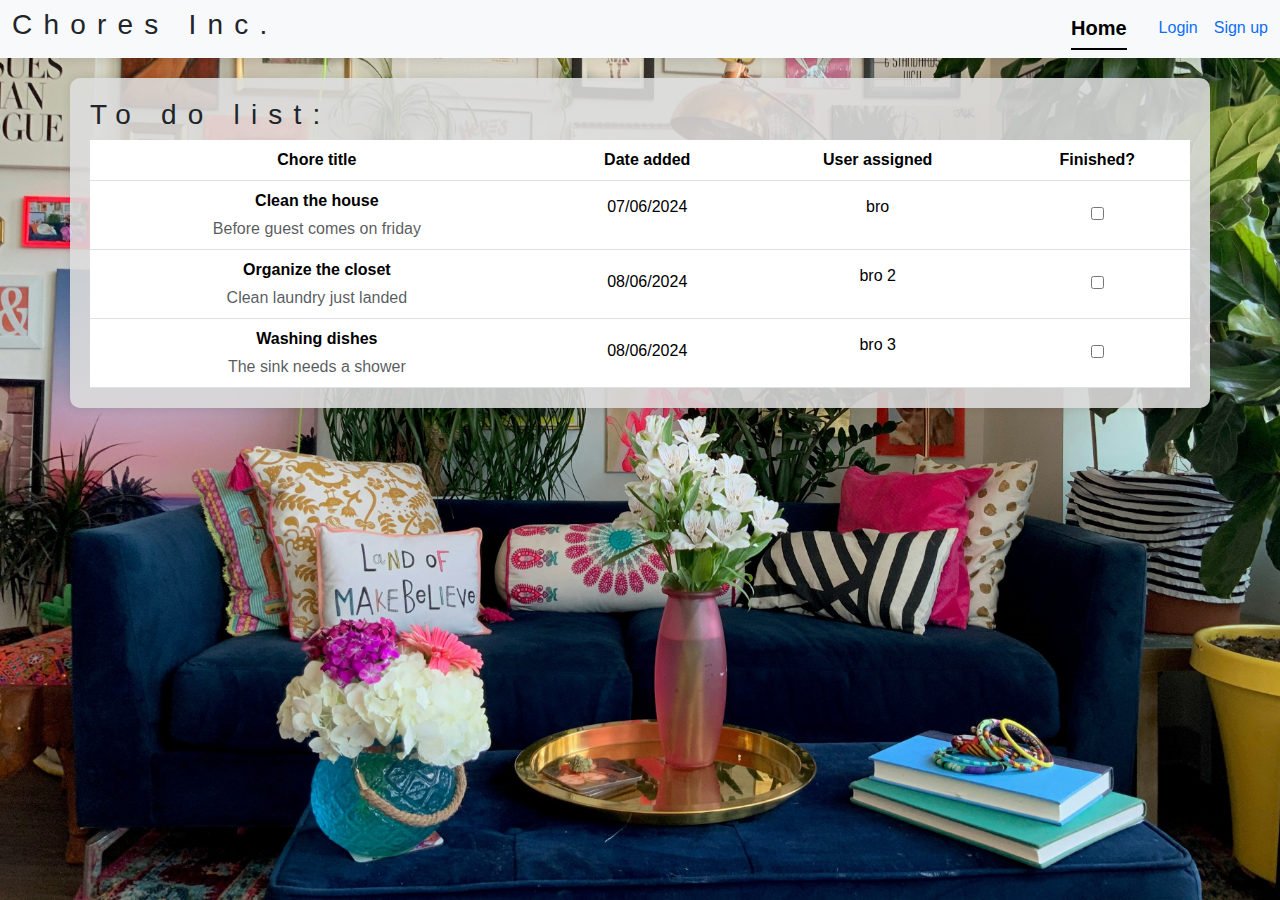
==== Chores-website/choreslist.html @ 6243530c "added internal list management page" ====
<!DOCTYPE html>
<html lang="en">

<head>
  <meta charset="UTF-8">
  <meta name="viewport" content="width=device-width, initial-scale=1.0">
  <title>Chores Inc | list</title>
  <link href="https://cdn.jsdelivr.net/npm/bootstrap@5.3.3/dist/css/bootstrap.min.css" rel="stylesheet"
    integrity="sha384-QWTKZyjpPEjISv5WaRU9OFeRpok6YctnYmDr5pNlyT2bRjXh0JMhjY6hW+ALEwIH" crossorigin="anonymous">
  <link rel="stylesheet" type="text/css" href="style/style.css">
</head>

<body>
  <header> <!--=navigation bar-->
    <nav class="navbar all_style bg-body-tertiary">
      <div class="container-fluid">
        <h3 class="company_title">Chores Inc.</h3>
        <div class="nav nav-underline">
          <a class="navbar-brand nav-link active " href="index.html">Home</a>
          <a class="nav-link" href="loginscreen.html">Login</a>
          <!--change this to the current page to show active-->
          <a class="nav-link" aria-current="Sign up" href="signupscreen.html">Sign up</a>
        </div>
      </div>
    </nav>

  </header> <!--end of navigation bar-->

  <!--page content-->
  <div class="container all_style">
    <h3 class="company_title">To do list:</h3>
    <table class="table table-responsive align-middle mb-0" style="border-radius: 10px;">
      <thead class="bg-light">
        <tr>
          <th class="text-center">Chore title</th>
          <th class="text-center">Date added</th>
          <th class="text-center">User assigned</th>
          <th class="text-center">Finished?</th>
        </tr>
      </thead>
      <tbody>
        <tr>
          <td>
              <div class="ms-6 text-center">
                <p class="fw-bold mb-1">Clean the house</p>
                <p class="text-muted text-wrap mb-0 table-title-column">Before guest comes on friday</p>
              </div>
          </td>
          <td class="text-center">
            <p>07/06/2024</p>
          </td>
          <td class="text-center">
            <p>bro</p>
          </td>
          <td class="text-center">
            <input type="checkbox" id="chore-checkbox" name="chore-checkbox">
          </td>
        </tr>
        <tr>
          <td>
              <div class="ms-6 text-center">
                <p class="fw-bold mb-1">Organize the closet</p>
                <p class="text-muted text-wrap mb-0 table-title-column">Clean laundry just landed</p>
              </div>
          </td>
          <td class="text-center">
            <p class="fw-normal mb-1">08/06/2024</p>
          </td>
          <td class="text-center">
            <p>bro 2</p>
          </td>
          <td class="text-center">
            <input type="checkbox" id="chore-checkbox" name="chore-checkbox">
          </td>
        </tr>
        <tr>
          <td>
              <div class="ms-6 text-center">
                <p class="fw-bold mb-1">Washing dishes</p>
                <p class="text-muted mb-0">The sink needs a shower</p>
              </div>
          </td>
          <td class="text-center">
            <p class="fw-normal mb-1">08/06/2024</p>
          </td>
          <td class="text-center">
            <p>bro 3</p>
          </td>
          <td class="text-center">
            <input type="checkbox" id="chore-checkbox" name="chore-checkbox">
          </td>
        </tr>
      </tbody>
    </table>
  </div>
</body>

</html>
---- Chores-website/style/style.css ----
body {
  display: flex;
  flex-direction: column;
  font-family: "Inter", sans-serif;
  font-style: normal;
  background-image: url('../img/main-bg.jpg');
  background-repeat: no-repeat;
  background-attachment: fixed;
  background-size: cover;
  /* height: 100vh;  */
  /* margin: 0; */
  /* padding-top: 95px; */
}

.container {
  margin: auto;
  padding: 20px;
  border-radius: 10px;
  max-height: 80vh;
  
  /*padding: 20px;
  background-color: rgba(221, 221, 221, 0.88);
  border-radius: 10px;
  box-shadow: 0 0 10px rgba(0, 0, 0, 0.1);
*/}

.logo {
  width: 200px;
  height: 200px;
}

.company_title{
  letter-spacing: .7rem;
  font-weight: 350;
}
.all_style{
  background-color: rgba(221, 221, 221, 0.88);
  box-shadow: 0 0 10px rgba(0, 0, 0, 0.1);
}

.signup-section {
  text-align: center;
  margin-top: 20px;
}

.navbar{
  margin-bottom: 20px;
}
.first-row {
  font-weight: bold; /* Make text bold */
  font-size: 1.2em; /* Make text larger than normal */
}
.signup-section a {
  color: #ff4500;
  text-decoration: none;
}

.signup-section a:hover {
  text-decoration: underline;
}

h2 {
  text-align: center;
  width: 100%;
}
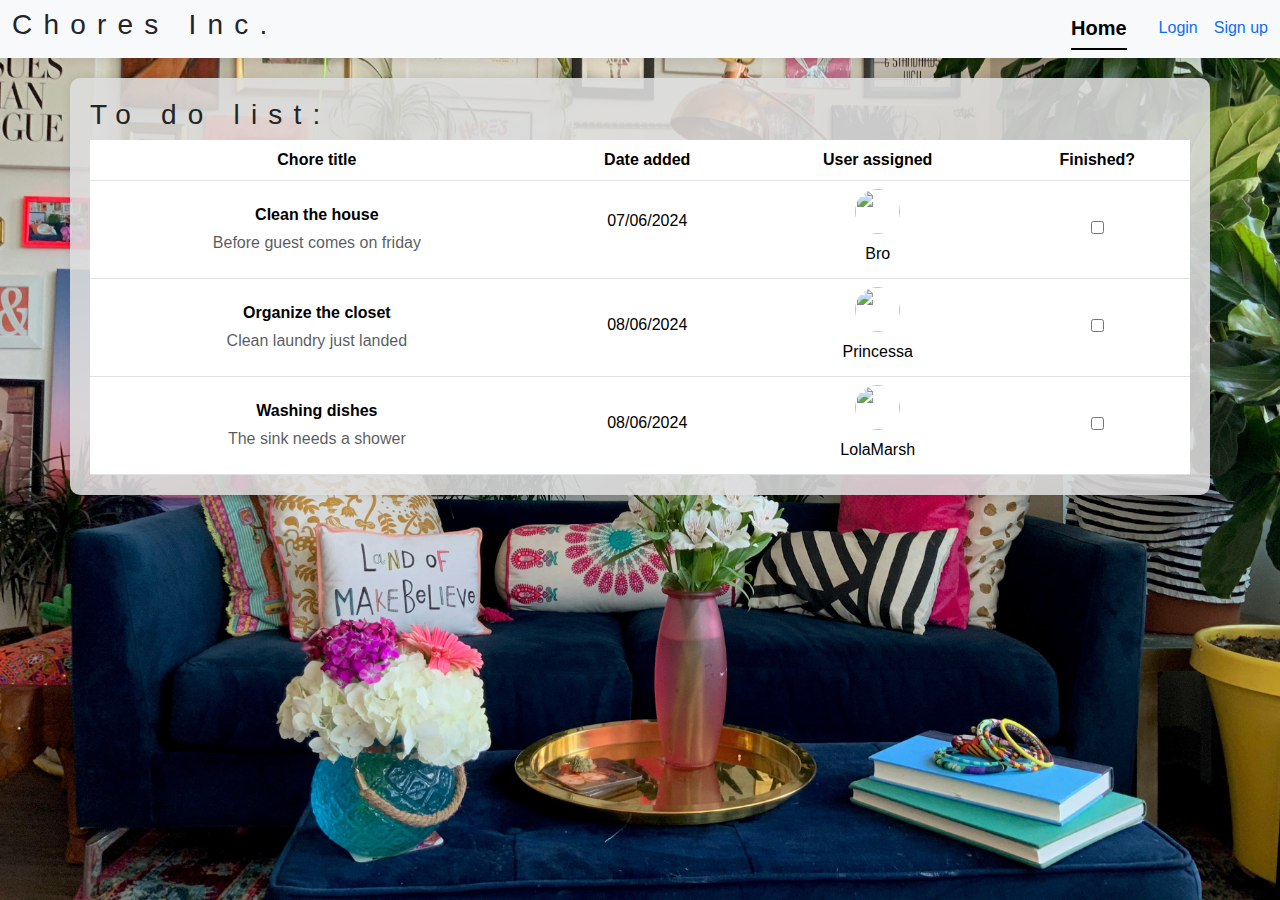
==== commit 53c665b9: "added avatars to users assigned colmuns" ====
--- a/Chores-website/choreslist.html
+++ b/Chores-website/choreslist.html
@@ -50,7 +50,12 @@
             <p>07/06/2024</p>
           </td>
           <td class="text-center">
-            <p>bro</p>
+            <div class="d-flex flex-column align-items-center justify-content-center">
+              <img src="https://mdbootstrap.com/img/new/avatars/8.jpg" alt="" style="width: 45px; height: 45px" class="rounded-circle mb-2" />
+              <div>
+                <p class="mb-1">Bro</p>
+              </div>
+            </div>
           </td>
           <td class="text-center">
             <input type="checkbox" id="chore-checkbox" name="chore-checkbox">
@@ -67,7 +72,12 @@
             <p class="fw-normal mb-1">08/06/2024</p>
           </td>
           <td class="text-center">
-            <p>bro 2</p>
+            <div class="d-flex flex-column align-items-center justify-content-center">
+              <img src="https://mdbootstrap.com/img/new/avatars/6.jpg" alt="" style="width: 45px; height: 45px" class="rounded-circle mb-2" />
+              <div>
+                <p class="mb-1">Princessa</p>
+              </div>
+            </div>
           </td>
           <td class="text-center">
             <input type="checkbox" id="chore-checkbox" name="chore-checkbox">
@@ -84,7 +94,12 @@
             <p class="fw-normal mb-1">08/06/2024</p>
           </td>
           <td class="text-center">
-            <p>bro 3</p>
+            <div class="d-flex flex-column align-items-center justify-content-center">
+              <img src="https://mdbootstrap.com/img/new/avatars/7.jpg" alt="" style="width: 45px; height: 45px" class="rounded-circle mb-2" />
+              <div>
+                <p class="mb-1">LolaMarsh</p>
+              </div>
+            </div>
           </td>
           <td class="text-center">
             <input type="checkbox" id="chore-checkbox" name="chore-checkbox">
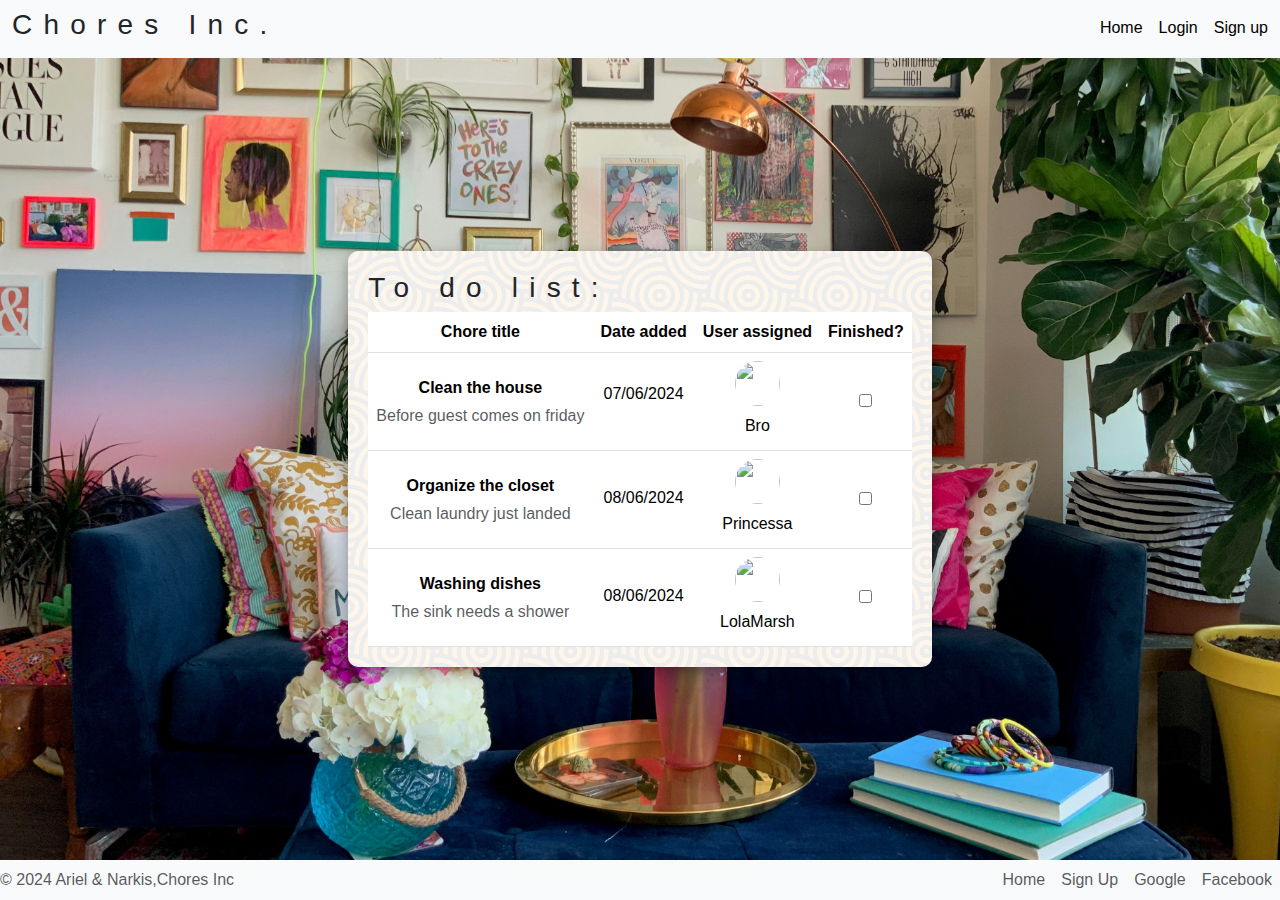
==== commit 0cf9e6c5: "Chorelist responsivity fix" ====
--- a/Chores-website/choreslist.html
+++ b/Chores-website/choreslist.html
@@ -11,25 +11,22 @@
 </head>
 
 <body>
-  <header> <!--=navigation bar-->
-    <nav class="navbar all_style bg-body-tertiary">
+  <header>
+    <nav class="navbar bg-light bg-gradient">
       <div class="container-fluid">
         <h3 class="company_title">Chores Inc.</h3>
         <div class="nav nav-underline">
-          <a class="navbar-brand nav-link active " href="index.html">Home</a>
-          <a class="nav-link" href="loginscreen.html">Login</a>
-          <!--change this to the current page to show active-->
-          <a class="nav-link" aria-current="Sign up" href="signupscreen.html">Sign up</a>
+          <a class="nav-link text-black" href="index.html">Home</a>
+          <a class="nav-link text-black" href="loginscreen.html">Login</a>
+          <a class="nav-link text-black" href="signupscreen.html">Sign up</a>
         </div>
       </div>
     </nav>
+  </header>
 
-  </header> <!--end of navigation bar-->
-
-  <!--page content-->
-  <div class="container all_style">
+  <div class="table-responsive all_style">
     <h3 class="company_title">To do list:</h3>
-    <table class="table table-responsive align-middle mb-0" style="border-radius: 10px;">
+    <table class="table text-center align-middle mb-0" style="border-radius: 10px;">
       <thead class="bg-light">
         <tr>
           <th class="text-center">Chore title</th>
@@ -41,17 +38,18 @@
       <tbody>
         <tr>
           <td>
-              <div class="ms-6 text-center">
-                <p class="fw-bold mb-1">Clean the house</p>
-                <p class="text-muted text-wrap mb-0 table-title-column">Before guest comes on friday</p>
-              </div>
+            <div class="ms-6 text-center">
+              <p class="fw-bold mb-1">Clean the house</p>
+              <p class="text-muted text-wrap mb-0 table-title-column">Before guest comes on friday</p>
+            </div>
           </td>
           <td class="text-center">
             <p>07/06/2024</p>
           </td>
           <td class="text-center">
             <div class="d-flex flex-column align-items-center justify-content-center">
-              <img src="https://mdbootstrap.com/img/new/avatars/8.jpg" alt="" style="width: 45px; height: 45px" class="rounded-circle mb-2" />
+              <img src="https://mdbootstrap.com/img/new/avatars/8.jpg" alt="" style="width: 45px; height: 45px"
+                class="img-fluid rounded-circle mb-2" />
               <div>
                 <p class="mb-1">Bro</p>
               </div>
@@ -63,17 +61,18 @@
         </tr>
         <tr>
           <td>
-              <div class="ms-6 text-center">
-                <p class="fw-bold mb-1">Organize the closet</p>
-                <p class="text-muted text-wrap mb-0 table-title-column">Clean laundry just landed</p>
-              </div>
+            <div class="ms-6 text-center">
+              <p class="fw-bold mb-1">Organize the closet</p>
+              <p class="text-muted text-wrap mb-0 table-title-column">Clean laundry just landed</p>
+            </div>
           </td>
           <td class="text-center">
             <p class="fw-normal mb-1">08/06/2024</p>
           </td>
           <td class="text-center">
             <div class="d-flex flex-column align-items-center justify-content-center">
-              <img src="https://mdbootstrap.com/img/new/avatars/6.jpg" alt="" style="width: 45px; height: 45px" class="rounded-circle mb-2" />
+              <img src="https://mdbootstrap.com/img/new/avatars/6.jpg" alt="" style="width: 45px; height: 45px"
+                class="img-fluid rounded-circle mb-2" />
               <div>
                 <p class="mb-1">Princessa</p>
               </div>
@@ -85,17 +84,18 @@
         </tr>
         <tr>
           <td>
-              <div class="ms-6 text-center">
-                <p class="fw-bold mb-1">Washing dishes</p>
-                <p class="text-muted mb-0">The sink needs a shower</p>
-              </div>
+            <div class="ms-6 text-center">
+              <p class="fw-bold mb-1">Washing dishes</p>
+              <p class="text-muted mb-0">The sink needs a shower</p>
+            </div>
           </td>
           <td class="text-center">
             <p class="fw-normal mb-1">08/06/2024</p>
           </td>
           <td class="text-center">
             <div class="d-flex flex-column align-items-center justify-content-center">
-              <img src="https://mdbootstrap.com/img/new/avatars/7.jpg" alt="" style="width: 45px; height: 45px" class="rounded-circle mb-2" />
+              <img src="https://mdbootstrap.com/img/new/avatars/7.jpg" alt="" style="width: 45px; height: 45px"
+                class="img-fluid rounded-circle mb-2" />
               <div>
                 <p class="mb-1">LolaMarsh</p>
               </div>
@@ -108,6 +108,17 @@
       </tbody>
     </table>
   </div>
+
+  <footer class="bg-light bg-gradient d-flex flex-wrap justify-content-between align-items-center ">
+    <p class="col-md-4 mb-0 text-body-secondary">© 2024 Ariel & Narkis,Chores Inc</p>
+    <ul class="nav col-md-4 justify-content-end">
+      <li class="nav-item"><a href="index.html" class="nav-link px-2 text-body-secondary">Home</a></li>
+      <li class="nav-item"><a href="signupscreen.html" class="nav-link px-2 text-body-secondary">Sign Up</a></li>
+      <li class="nav-item"><a href="http://www.google.com" class="nav-link px-2 text-body-secondary">Google</a></li>
+      <li class="nav-item"><a href="http://www.facebook.com" class="nav-link px-2 text-body-secondary">Facebook</a></li>
+    </ul>
+  </footer>
+
 </body>
 
 </html>--- a/Chores-website/style/style.css
+++ b/Chores-website/style/style.css
@@ -7,22 +7,26 @@
   background-repeat: no-repeat;
   background-attachment: fixed;
   background-size: cover;
-  /* height: 100vh;  */
+  height: 100vh; 
   /* margin: 0; */
   /* padding-top: 95px; */
 }
 
-.container {
+.container,.table-responsive{
   margin: auto;
   padding: 20px;
   border-radius: 10px;
   max-height: 80vh;
-  
+  align-self:center;
+  max-width: 100%;
+  /* box-shadow: 0 0 10px rgba(0, 0, 0, 0.1); */
+  box-shadow: rgba(0, 0, 0, 0.35) 0px 5px 15px;
+  /* margin-top: 20px; */
   /*padding: 20px;
   background-color: rgba(221, 221, 221, 0.88);
   border-radius: 10px;
-  box-shadow: 0 0 10px rgba(0, 0, 0, 0.1);
 */}
+
 
 .logo {
   width: 200px;
@@ -33,22 +37,16 @@
   letter-spacing: .7rem;
   font-weight: 350;
 }
-.all_style{
-  background-color: rgba(221, 221, 221, 0.88);
-  box-shadow: 0 0 10px rgba(0, 0, 0, 0.1);
-}
+
 
 .signup-section {
   text-align: center;
   margin-top: 20px;
 }
 
-.navbar{
-  margin-bottom: 20px;
-}
 .first-row {
-  font-weight: bold; /* Make text bold */
-  font-size: 1.2em; /* Make text larger than normal */
+  font-weight: bold;
+  font-size: 1.2em;
 }
 .signup-section a {
   color: #ff4500;
@@ -64,4 +62,29 @@
   width: 100%;
 }
 
+.all_style{
+/*Credit: https://css-pattern.com/overlapping-circles/  */
+    --s: 89px;
+    --c1: #fff6eb;
+    --c2: #ededed;
+    
+    --_g: 
+       var(--c1) 0%  5% ,var(--c2) 6%  15%,var(--c1) 16% 25%,var(--c2) 26% 35%,var(--c1) 36% 45%,
+       var(--c2) 46% 55%,var(--c1) 56% 65%,var(--c2) 66% 75%,var(--c1) 76% 85%,var(--c2) 86% 95%,
+       #0000 96%;
+    background:
+      radial-gradient(50% 50% at 100% 0,var(--_g)),
+      radial-gradient(50% 50% at 0 100%,var(--_g)),
+      radial-gradient(50% 50%,var(--_g)),
+      radial-gradient(50% 50%,var(--_g)) calc(var(--s)/2) calc(var(--s)/2)
+      var(--c1);
+    background-size: var(--s) var(--s);
+/* Made by" https://support.temani-afif.com/ */
 
+    box-shadow: rgba(0, 0, 0, 0.35) 0px 5px 15px; 
+  }
+
+/* .all_style{
+  background-color: rgba(221, 221, 221, 0.88);
+  box-shadow: 0 0 10px rgba(0, 0, 0, 0.1);
+} */
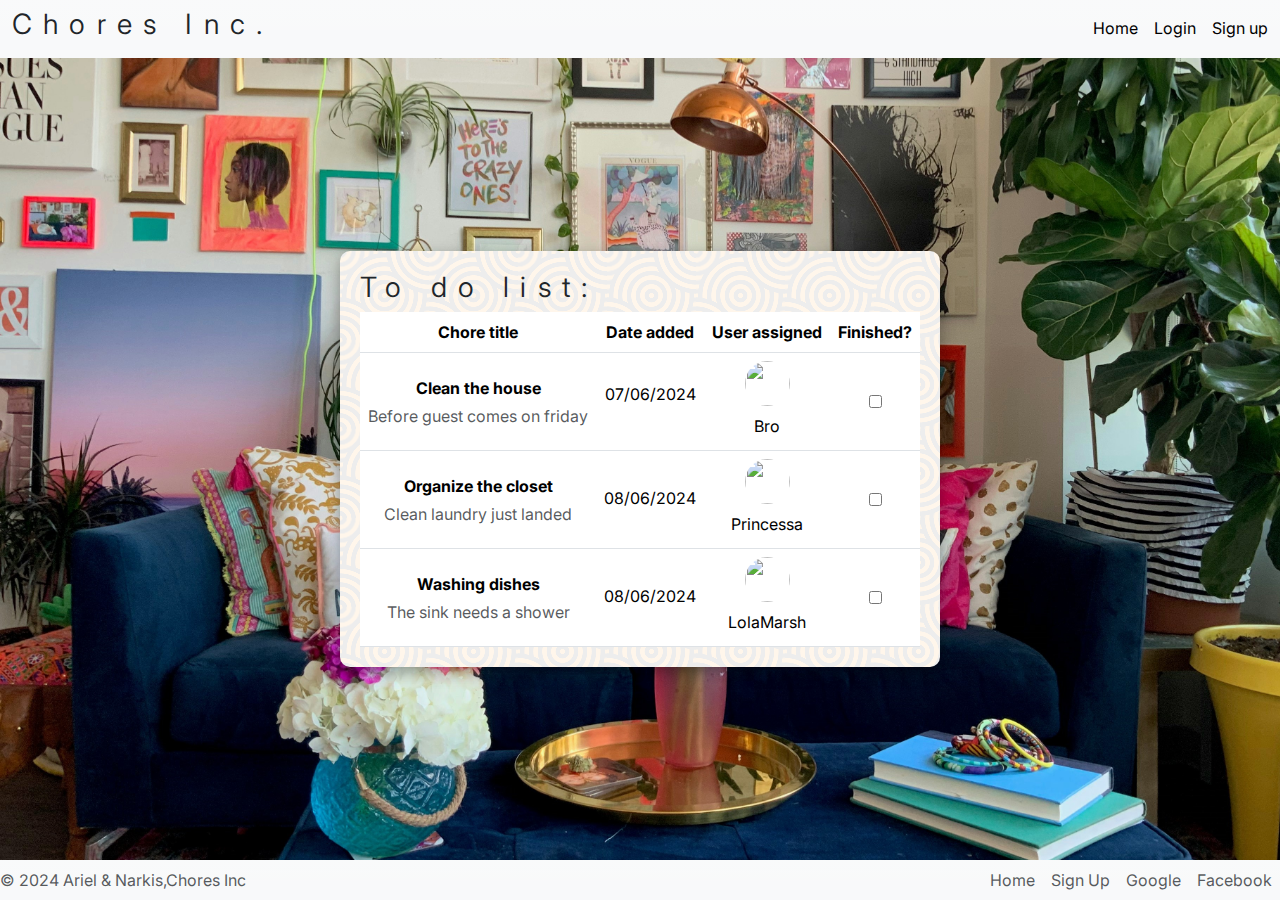
==== commit a18a2e12: "Index page table clean up, added responsivity and generic lists with links to the chores page" ====
--- a/Chores-website/choreslist.html
+++ b/Chores-website/choreslist.html
@@ -5,9 +5,15 @@
   <meta charset="UTF-8">
   <meta name="viewport" content="width=device-width, initial-scale=1.0">
   <title>Chores Inc | list</title>
+  <link rel="icon" type="image/x-icon" href="img/logo.png">
+
   <link href="https://cdn.jsdelivr.net/npm/bootstrap@5.3.3/dist/css/bootstrap.min.css" rel="stylesheet"
     integrity="sha384-QWTKZyjpPEjISv5WaRU9OFeRpok6YctnYmDr5pNlyT2bRjXh0JMhjY6hW+ALEwIH" crossorigin="anonymous">
-  <link rel="stylesheet" type="text/css" href="style/style.css">
+    <link rel="preconnect" href="https://fonts.googleapis.com">
+    <link rel="preconnect" href="https://fonts.gstatic.com" crossorigin>
+    <link href="https://fonts.googleapis.com/css2?family=Inter:wght@100..900&display=swap" rel="stylesheet">
+
+    <link rel="stylesheet" type="text/css" href="style/style.css">
 </head>
 
 <body>
--- a/Chores-website/style/style.css
+++ b/Chores-website/style/style.css
@@ -18,14 +18,8 @@
   border-radius: 10px;
   max-height: 80vh;
   align-self:center;
-  max-width: 100%;
-  /* box-shadow: 0 0 10px rgba(0, 0, 0, 0.1); */
   box-shadow: rgba(0, 0, 0, 0.35) 0px 5px 15px;
-  /* margin-top: 20px; */
-  /*padding: 20px;
-  background-color: rgba(221, 221, 221, 0.88);
-  border-radius: 10px;
-*/}
+}
 
 
 .logo {
@@ -48,11 +42,11 @@
   font-weight: bold;
   font-size: 1.2em;
 }
+
 .signup-section a {
   color: #ff4500;
   text-decoration: none;
 }
-
 .signup-section a:hover {
   text-decoration: underline;
 }
@@ -81,7 +75,6 @@
     background-size: var(--s) var(--s);
 /* Made by" https://support.temani-afif.com/ */
 
-    box-shadow: rgba(0, 0, 0, 0.35) 0px 5px 15px; 
   }
 
 /* .all_style{
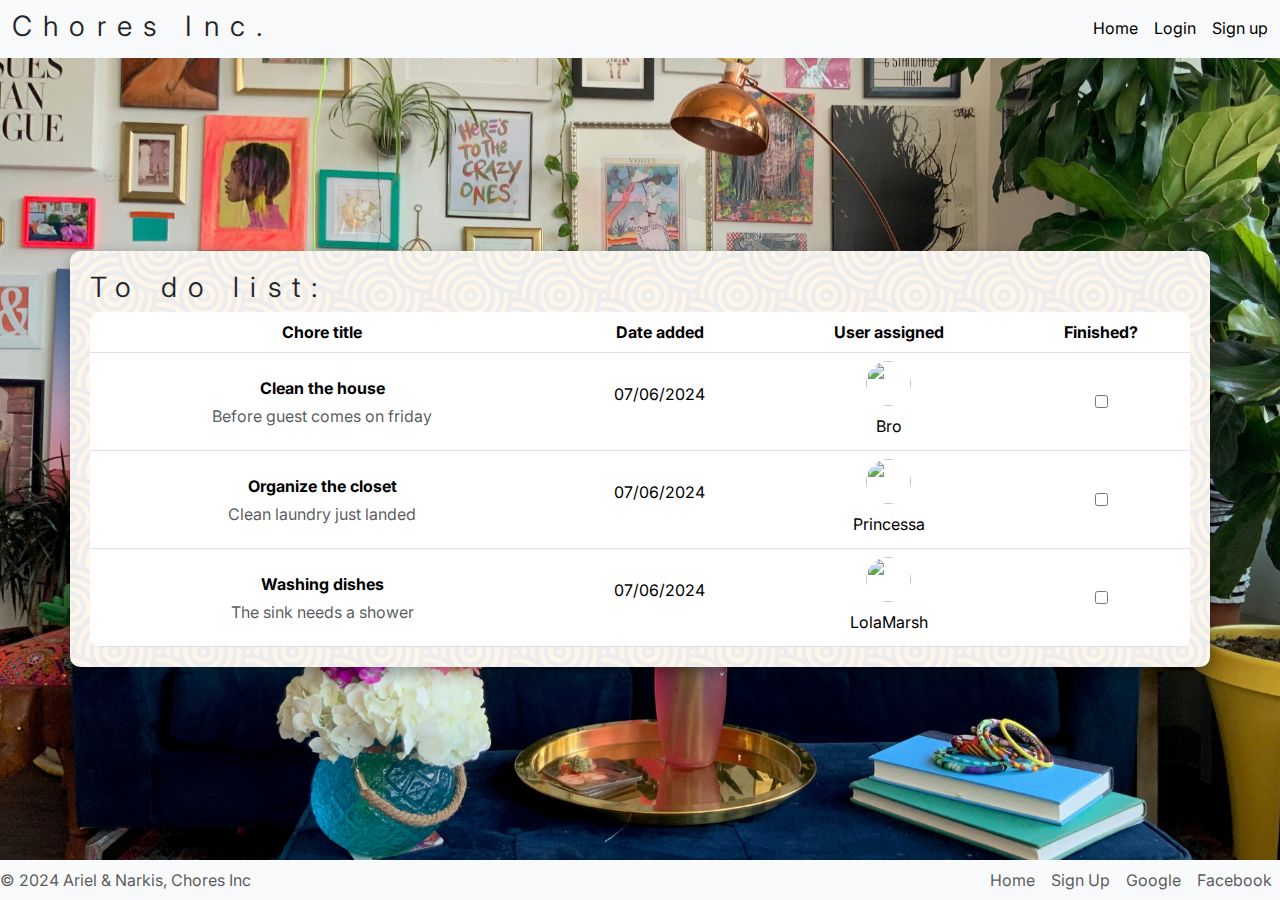
==== commit e95e4584: "Re-work the container, and table. small fixes in css" ====
--- a/Chores-website/choreslist.html
+++ b/Chores-website/choreslist.html
@@ -9,18 +9,18 @@
 
   <link href="https://cdn.jsdelivr.net/npm/bootstrap@5.3.3/dist/css/bootstrap.min.css" rel="stylesheet"
     integrity="sha384-QWTKZyjpPEjISv5WaRU9OFeRpok6YctnYmDr5pNlyT2bRjXh0JMhjY6hW+ALEwIH" crossorigin="anonymous">
-    <link rel="preconnect" href="https://fonts.googleapis.com">
-    <link rel="preconnect" href="https://fonts.gstatic.com" crossorigin>
-    <link href="https://fonts.googleapis.com/css2?family=Inter:wght@100..900&display=swap" rel="stylesheet">
+  <link rel="preconnect" href="https://fonts.googleapis.com">
+  <link rel="preconnect" href="https://fonts.gstatic.com" crossorigin>
+  <link href="https://fonts.googleapis.com/css2?family=Inter:wght@100..900&display=swap" rel="stylesheet">
 
-    <link rel="stylesheet" type="text/css" href="style/style.css">
+  <link rel="stylesheet" type="text/css" href="style/style.css">
 </head>
 
 <body>
   <header>
     <nav class="navbar bg-light bg-gradient">
       <div class="container-fluid">
-        <h3 class="company_title">Chores Inc.</h3>
+        <h3 class="company_title mb-1">Chores Inc.</h3>
         <div class="nav nav-underline">
           <a class="nav-link text-black" href="index.html">Home</a>
           <a class="nav-link text-black" href="loginscreen.html">Login</a>
@@ -30,93 +30,104 @@
     </nav>
   </header>
 
-  <div class="table-responsive all_style">
-    <h3 class="company_title">To do list:</h3>
-    <table class="table text-center align-middle mb-0" style="border-radius: 10px;">
-      <thead class="bg-light">
-        <tr>
-          <th class="text-center">Chore title</th>
-          <th class="text-center">Date added</th>
-          <th class="text-center">User assigned</th>
-          <th class="text-center">Finished?</th>
-        </tr>
-      </thead>
-      <tbody>
-        <tr>
-          <td>
-            <div class="ms-6 text-center">
-              <p class="fw-bold mb-1">Clean the house</p>
-              <p class="text-muted text-wrap mb-0 table-title-column">Before guest comes on friday</p>
-            </div>
-          </td>
-          <td class="text-center">
-            <p>07/06/2024</p>
-          </td>
-          <td class="text-center">
-            <div class="d-flex flex-column align-items-center justify-content-center">
-              <img src="https://mdbootstrap.com/img/new/avatars/8.jpg" alt="" style="width: 45px; height: 45px"
-                class="img-fluid rounded-circle mb-2" />
-              <div>
-                <p class="mb-1">Bro</p>
-              </div>
-            </div>
-          </td>
-          <td class="text-center">
-            <input type="checkbox" id="chore-checkbox" name="chore-checkbox">
-          </td>
-        </tr>
-        <tr>
-          <td>
-            <div class="ms-6 text-center">
-              <p class="fw-bold mb-1">Organize the closet</p>
-              <p class="text-muted text-wrap mb-0 table-title-column">Clean laundry just landed</p>
-            </div>
-          </td>
-          <td class="text-center">
-            <p class="fw-normal mb-1">08/06/2024</p>
-          </td>
-          <td class="text-center">
-            <div class="d-flex flex-column align-items-center justify-content-center">
-              <img src="https://mdbootstrap.com/img/new/avatars/6.jpg" alt="" style="width: 45px; height: 45px"
-                class="img-fluid rounded-circle mb-2" />
-              <div>
-                <p class="mb-1">Princessa</p>
-              </div>
-            </div>
-          </td>
-          <td class="text-center">
-            <input type="checkbox" id="chore-checkbox" name="chore-checkbox">
-          </td>
-        </tr>
-        <tr>
-          <td>
-            <div class="ms-6 text-center">
-              <p class="fw-bold mb-1">Washing dishes</p>
-              <p class="text-muted mb-0">The sink needs a shower</p>
-            </div>
-          </td>
-          <td class="text-center">
-            <p class="fw-normal mb-1">08/06/2024</p>
-          </td>
-          <td class="text-center">
-            <div class="d-flex flex-column align-items-center justify-content-center">
-              <img src="https://mdbootstrap.com/img/new/avatars/7.jpg" alt="" style="width: 45px; height: 45px"
-                class="img-fluid rounded-circle mb-2" />
-              <div>
-                <p class="mb-1">LolaMarsh</p>
-              </div>
-            </div>
-          </td>
-          <td class="text-center">
-            <input type="checkbox" id="chore-checkbox" name="chore-checkbox">
-          </td>
-        </tr>
-      </tbody>
-    </table>
+  <div class="container all_style">
+    <div class="row">
+      <div class="col-12">
+        <h3 class="company_title">To do list:</h3>
+      </div>
+    </div>
+    
+    <div class="row">
+      <div class="col-12">
+        <div class="table-responsive bg-light">
+          <table class="table text-center align-middle mb-0" style="border-radius: 10px;">
+            <thead class="bg-light">
+              <tr>
+                <th class="text-center">Chore title</th>
+                <th class="text-center">Date added</th>
+                <th class="text-center">User assigned</th>
+                <th class="text-center">Finished?</th>
+              </tr>
+            </thead>
+            <tbody>
+              <tr>
+                <td>
+                  <div class="ms-6 text-center">
+                    <p class="fw-bold mb-1">Clean the house</p>
+                    <p class="text-muted text-wrap mb-0 d-none d-sm-block">Before guest comes on friday</p>
+                  </div>
+                </td>
+                <td class="text-center">
+                  <p class="text-break">07/06/2024</p>
+                </td>
+                <td class="text-center">
+                  <div class="d-flex flex-column align-items-center justify-content-center">
+                    <img src="https://mdbootstrap.com/img/new/avatars/8.jpg" alt="" style="width: 45px; height: 45px"
+                      class="img-fluid rounded-circle mb-2 d-none d-sm-block" />
+                    <div>
+                      <p class="mb-1">Bro</p>
+                    </div>
+                  </div>
+                </td>
+                <td class="text-center">
+                  <input type="checkbox" id="chore-checkbox" name="chore-checkbox">
+                </td>
+              </tr>
+              <tr>
+                <td>
+                  <div class="ms-6 text-center">
+                    <p class="fw-bold mb-1">Organize the closet</p>
+                    <p class="text-muted text-wrap mb-0 d-none d-sm-block">Clean laundry just landed</p>
+                  </div>
+                </td>
+                <td class="text-center">
+                  <p class="text-break">07/06/2024</p>
+                </td>
+                <td class="text-center">
+                  <div class="d-flex flex-column align-items-center justify-content-center">
+                    <img src="https://mdbootstrap.com/img/new/avatars/6.jpg" alt="" style="width: 45px; height: 45px"
+                      class="img-fluid rounded-circle mb-2 d-none d-sm-block" />
+                    <div>
+                      <p class="mb-1">Princessa</p>
+                    </div>
+                  </div>
+                </td>
+                <td class="text-center">
+                  <input type="checkbox" id="chore-checkbox" name="chore-checkbox">
+                </td>
+              </tr>
+              <tr>
+                <td>
+                  <div class="ms-6 text-center">
+                    <p class="fw-bold mb-1">Washing dishes</p>
+                    <p class="text-muted text-wrap mb-0 d-none d-sm-block">The sink needs a shower</p>
+                  </div>
+                </td>
+                <td class="text-center">
+                  <p class="text-break">07/06/2024</p>
+                </td>
+                <td class="text-center">
+                  <div class="d-flex flex-column align-items-center justify-content-center">
+                    <img src="https://mdbootstrap.com/img/new/avatars/7.jpg" alt="" style="width: 45px; height: 45px"
+                      class="img-fluid rounded-circle mb-2 d-none d-sm-block" />
+                    <div>
+                      <p class="mb-1">LolaMarsh</p>
+                    </div>
+                  </div>
+                </td>
+                <td class="text-center">
+                  <input type="checkbox" id="chore-checkbox" name="chore-checkbox">
+                </td>
+              </tr>
+            </tbody>
+          </table>
+        </div>
+      </div>
+    </div>
   </div>
 
-  <footer class="bg-light bg-gradient d-flex flex-wrap justify-content-between align-items-center ">
-    <p class="col-md-4 mb-0 text-body-secondary">© 2024 Ariel & Narkis,Chores Inc</p>
+  <footer class="bg-light bg-gradient d-flex flex-wrap justify-content-between align-items-center">
+    <p class="col-md-4 mb-0 text-body-secondary">© 2024 Ariel & Narkis, Chores Inc</p>
     <ul class="nav col-md-4 justify-content-end">
       <li class="nav-item"><a href="index.html" class="nav-link px-2 text-body-secondary">Home</a></li>
       <li class="nav-item"><a href="signupscreen.html" class="nav-link px-2 text-body-secondary">Sign Up</a></li>
@@ -124,7 +135,8 @@
       <li class="nav-item"><a href="http://www.facebook.com" class="nav-link px-2 text-body-secondary">Facebook</a></li>
     </ul>
   </footer>
+  <script src="https://cdn.jsdelivr.net/npm/bootstrap@5.3.3/dist/js/bootstrap.bundle.min.js" integrity="sha384-YvpcrYf0tY3lHB60NNkmXc5s9fDVZLESaAA55NDzOxhy9GkcIdslK1eN7N6jIeHz" crossorigin="anonymous"></script>
 
 </body>
 
-</html>+</html>
--- a/Chores-website/style/style.css
+++ b/Chores-website/style/style.css
@@ -7,19 +7,24 @@
   background-repeat: no-repeat;
   background-attachment: fixed;
   background-size: cover;
-  height: 100vh; 
-  /* margin: 0; */
-  /* padding-top: 95px; */
+  height: 100vh;
 }
 
-.container,.table-responsive{
+.container {
   margin: auto;
   padding: 20px;
+  max-height: 80vh;
+  align-self: center;
+  overflow: auto;
+  box-shadow: rgba(0, 0, 0, 0.35) 0px 5px 15px;
+
+}
+
+.table-responsive{
   border-radius: 10px;
-  max-height: 80vh;
-  align-self:center;
-  box-shadow: rgba(0, 0, 0, 0.35) 0px 5px 15px;
-}
+  width: 100%;
+  margin: auto;
+  }
 
 
 .logo {
@@ -27,7 +32,7 @@
   height: 200px;
 }
 
-.company_title{
+.company_title {
   letter-spacing: .7rem;
   font-weight: 350;
 }
@@ -47,6 +52,7 @@
   color: #ff4500;
   text-decoration: none;
 }
+
 .signup-section a:hover {
   text-decoration: underline;
 }
@@ -56,28 +62,27 @@
   width: 100%;
 }
 
-.all_style{
-/*Credit: https://css-pattern.com/overlapping-circles/  */
-    --s: 89px;
-    --c1: #fff6eb;
-    --c2: #ededed;
-    
-    --_g: 
-       var(--c1) 0%  5% ,var(--c2) 6%  15%,var(--c1) 16% 25%,var(--c2) 26% 35%,var(--c1) 36% 45%,
-       var(--c2) 46% 55%,var(--c1) 56% 65%,var(--c2) 66% 75%,var(--c1) 76% 85%,var(--c2) 86% 95%,
-       #0000 96%;
-    background:
-      radial-gradient(50% 50% at 100% 0,var(--_g)),
-      radial-gradient(50% 50% at 0 100%,var(--_g)),
-      radial-gradient(50% 50%,var(--_g)),
-      radial-gradient(50% 50%,var(--_g)) calc(var(--s)/2) calc(var(--s)/2)
-      var(--c1);
-    background-size: var(--s) var(--s);
-/* Made by" https://support.temani-afif.com/ */
+.all_style {
+  /*Credit: https://css-pattern.com/overlapping-circles/  */
+  --s: 89px;
+  --c1: #fff6eb;
+  --c2: #ededed;
 
-  }
+  --_g:
+    var(--c1) 0% 5%, var(--c2) 6% 15%, var(--c1) 16% 25%, var(--c2) 26% 35%, var(--c1) 36% 45%,
+    var(--c2) 46% 55%, var(--c1) 56% 65%, var(--c2) 66% 75%, var(--c1) 76% 85%, var(--c2) 86% 95%,
+    #0000 96%;
+  background:
+    radial-gradient(50% 50% at 100% 0, var(--_g)),
+    radial-gradient(50% 50% at 0 100%, var(--_g)),
+    radial-gradient(50% 50%, var(--_g)),
+    radial-gradient(50% 50%, var(--_g)) calc(var(--s)/2) calc(var(--s)/2) var(--c1);
+  background-size: var(--s) var(--s);
+  /* Made by" https://support.temani-afif.com/ */
+  border-radius: 10px;
+}
 
 /* .all_style{
   background-color: rgba(221, 221, 221, 0.88);
   box-shadow: 0 0 10px rgba(0, 0, 0, 0.1);
-} */
+} */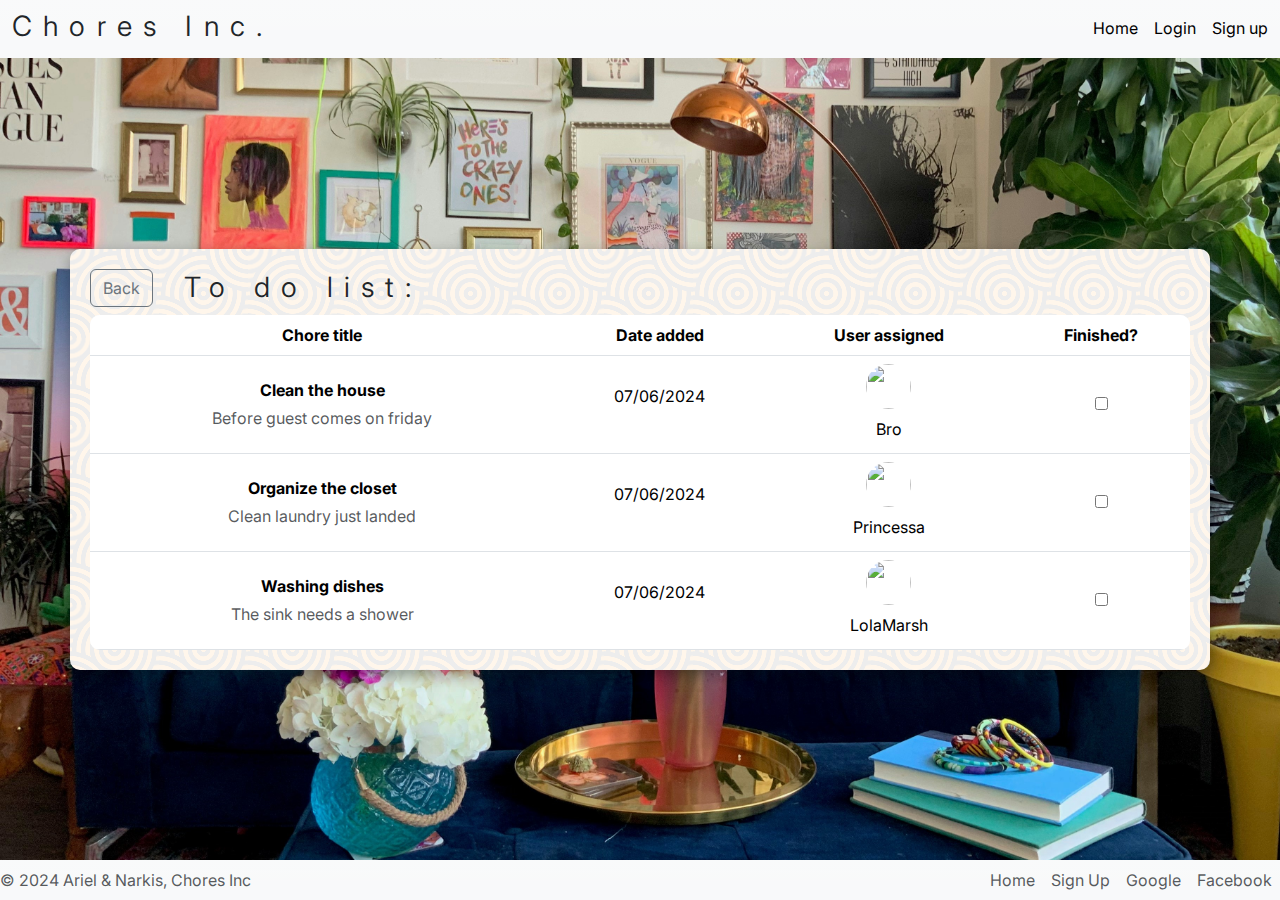
==== commit 1a74dc8d: "Added back button to chores, made sure the logo is linkable to index" ====
--- a/Chores-website/choreslist.html
+++ b/Chores-website/choreslist.html
@@ -20,7 +20,7 @@
   <header>
     <nav class="navbar bg-light bg-gradient">
       <div class="container-fluid">
-        <h3 class="company_title mb-1">Chores Inc.</h3>
+        <h3 class="company_title mb-1"><a class="nav-link" href="index.html">Chores Inc.</a></h3>
         <div class="nav nav-underline">
           <a class="nav-link text-black" href="index.html">Home</a>
           <a class="nav-link text-black" href="loginscreen.html">Login</a>
@@ -32,11 +32,18 @@
 
   <div class="container all_style">
     <div class="row">
-      <div class="col-12">
-        <h3 class="company_title">To do list:</h3>
+      <div class="col-1 d-flex align-items-center">
+        <button class="btn btn-outline-secondary mb-2 mr-3" onclick="window.history.back();">Back</button>
       </div>
+      <div class="col-11 d-flex align-items-center">
+        <h3 class="company_title mb-2">To do list:</h3>
+      </div>
+
+
     </div>
-    
+
+
+
     <div class="row">
       <div class="col-12">
         <div class="table-responsive bg-light">
@@ -135,8 +142,10 @@
       <li class="nav-item"><a href="http://www.facebook.com" class="nav-link px-2 text-body-secondary">Facebook</a></li>
     </ul>
   </footer>
-  <script src="https://cdn.jsdelivr.net/npm/bootstrap@5.3.3/dist/js/bootstrap.bundle.min.js" integrity="sha384-YvpcrYf0tY3lHB60NNkmXc5s9fDVZLESaAA55NDzOxhy9GkcIdslK1eN7N6jIeHz" crossorigin="anonymous"></script>
+  <script src="https://cdn.jsdelivr.net/npm/bootstrap@5.3.3/dist/js/bootstrap.bundle.min.js"
+    integrity="sha384-YvpcrYf0tY3lHB60NNkmXc5s9fDVZLESaAA55NDzOxhy9GkcIdslK1eN7N6jIeHz"
+    crossorigin="anonymous"></script>
 
 </body>
 
-</html>
+</html>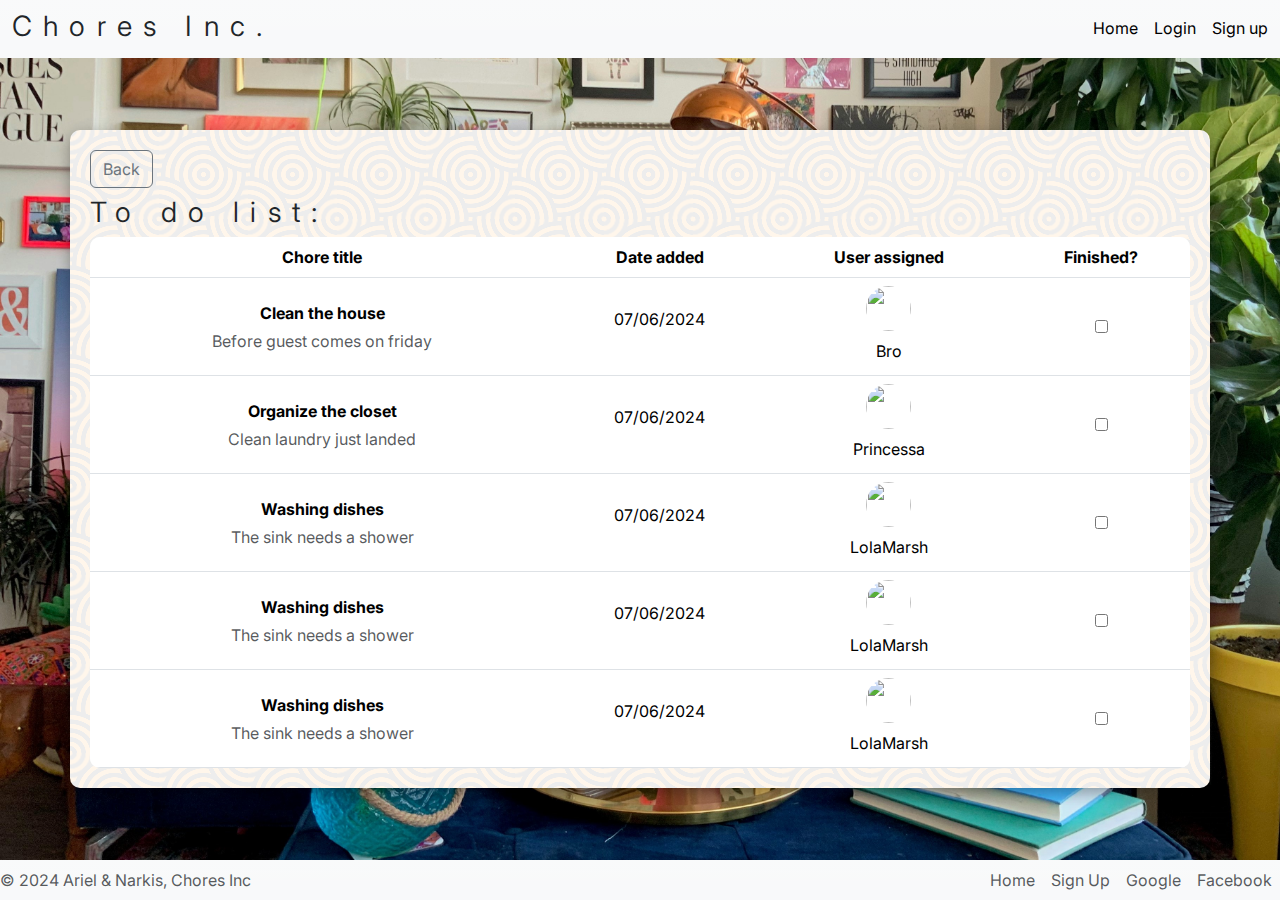
==== commit 28e5ff28: "fix the add user window" ====
--- a/Chores-website/choreslist.html
+++ b/Chores-website/choreslist.html
@@ -31,11 +31,11 @@
   </header>
 
   <div class="container all_style">
-    <div class="row">
-      <div class="col-1 d-flex align-items-center">
+    <div class="row align-items-center">
+      <div class="col=auto">
         <button class="btn btn-outline-secondary mb-2 mr-3" onclick="window.history.back();">Back</button>
       </div>
-      <div class="col-11 d-flex align-items-center">
+      <div class="col">
         <h3 class="company_title mb-2">To do list:</h3>
       </div>
 
@@ -126,6 +126,52 @@
                   <input type="checkbox" id="chore-checkbox" name="chore-checkbox">
                 </td>
               </tr>
+              <tr>
+                <td>
+                  <div class="ms-6 text-center">
+                    <p class="fw-bold mb-1">Washing dishes</p>
+                    <p class="text-muted text-wrap mb-0 d-none d-sm-block">The sink needs a shower</p>
+                  </div>
+                </td>
+                <td class="text-center">
+                  <p class="text-break">07/06/2024</p>
+                </td>
+                <td class="text-center">
+                  <div class="d-flex flex-column align-items-center justify-content-center">
+                    <img src="https://mdbootstrap.com/img/new/avatars/7.jpg" alt="" style="width: 45px; height: 45px"
+                      class="img-fluid rounded-circle mb-2 d-none d-sm-block" />
+                    <div>
+                      <p class="mb-1">LolaMarsh</p>
+                    </div>
+                  </div>
+                </td>
+                <td class="text-center">
+                  <input type="checkbox" id="chore-checkbox" name="chore-checkbox">
+                </td>
+              </tr>
+               <tr>
+                <td>
+                  <div class="ms-6 text-center">
+                    <p class="fw-bold mb-1">Washing dishes</p>
+                    <p class="text-muted text-wrap mb-0 d-none d-sm-block">The sink needs a shower</p>
+                  </div>
+                </td>
+                <td class="text-center">
+                  <p class="text-break">07/06/2024</p>
+                </td>
+                <td class="text-center">
+                  <div class="d-flex flex-column align-items-center justify-content-center">
+                    <img src="https://mdbootstrap.com/img/new/avatars/7.jpg" alt="" style="width: 45px; height: 45px"
+                      class="img-fluid rounded-circle mb-2 d-none d-sm-block" />
+                    <div>
+                      <p class="mb-1">LolaMarsh</p>
+                    </div>
+                  </div>
+                </td>
+                <td class="text-center">
+                  <input type="checkbox" id="chore-checkbox" name="chore-checkbox">
+                </td>
+              </tr>
             </tbody>
           </table>
         </div>
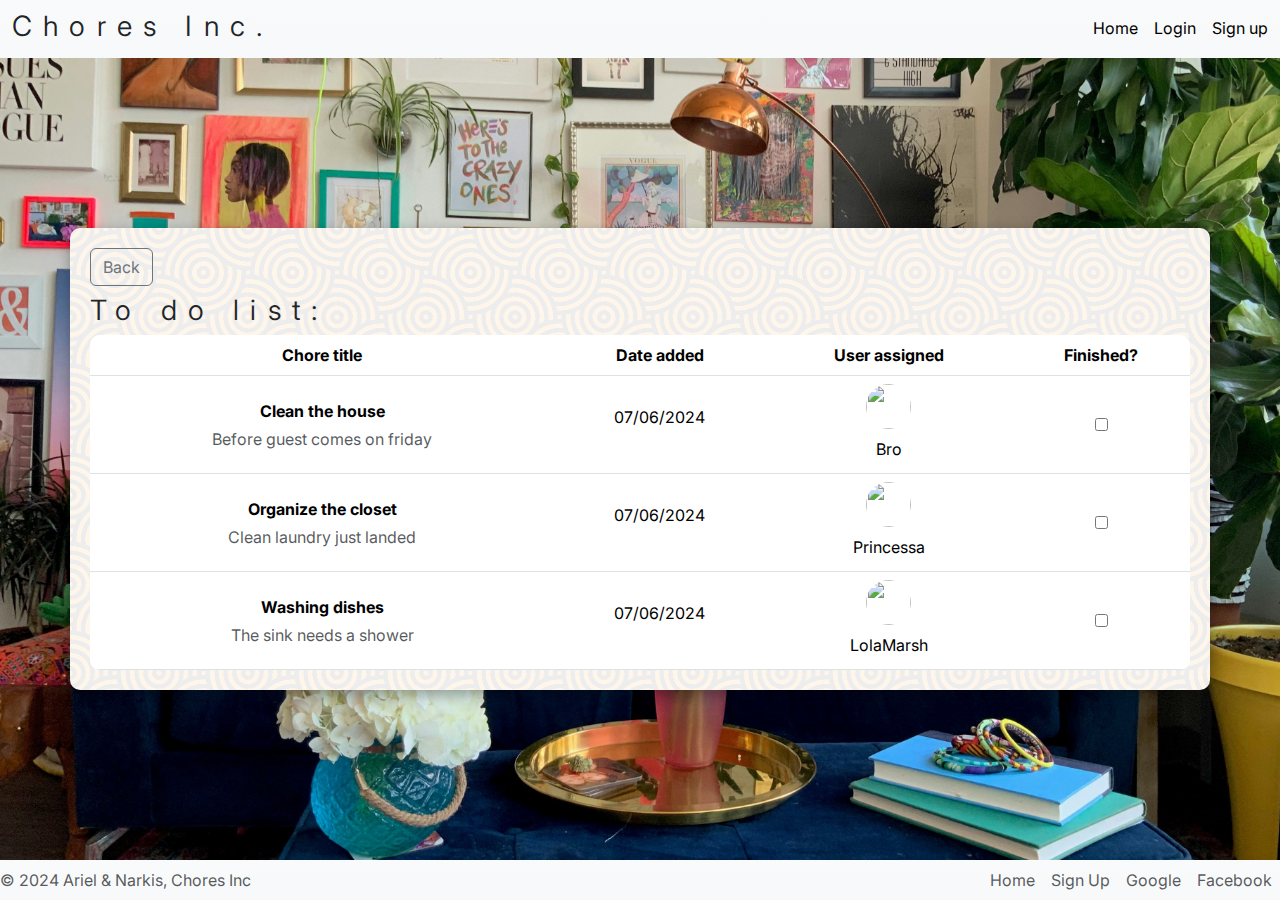
==== commit 4a4466be: "small fix in choreslist page content" ====
--- a/Chores-website/choreslist.html
+++ b/Chores-website/choreslist.html
@@ -125,53 +125,6 @@
                 <td class="text-center">
                   <input type="checkbox" id="chore-checkbox" name="chore-checkbox">
                 </td>
-              </tr>
-              <tr>
-                <td>
-                  <div class="ms-6 text-center">
-                    <p class="fw-bold mb-1">Washing dishes</p>
-                    <p class="text-muted text-wrap mb-0 d-none d-sm-block">The sink needs a shower</p>
-                  </div>
-                </td>
-                <td class="text-center">
-                  <p class="text-break">07/06/2024</p>
-                </td>
-                <td class="text-center">
-                  <div class="d-flex flex-column align-items-center justify-content-center">
-                    <img src="https://mdbootstrap.com/img/new/avatars/7.jpg" alt="" style="width: 45px; height: 45px"
-                      class="img-fluid rounded-circle mb-2 d-none d-sm-block" />
-                    <div>
-                      <p class="mb-1">LolaMarsh</p>
-                    </div>
-                  </div>
-                </td>
-                <td class="text-center">
-                  <input type="checkbox" id="chore-checkbox" name="chore-checkbox">
-                </td>
-              </tr>
-               <tr>
-                <td>
-                  <div class="ms-6 text-center">
-                    <p class="fw-bold mb-1">Washing dishes</p>
-                    <p class="text-muted text-wrap mb-0 d-none d-sm-block">The sink needs a shower</p>
-                  </div>
-                </td>
-                <td class="text-center">
-                  <p class="text-break">07/06/2024</p>
-                </td>
-                <td class="text-center">
-                  <div class="d-flex flex-column align-items-center justify-content-center">
-                    <img src="https://mdbootstrap.com/img/new/avatars/7.jpg" alt="" style="width: 45px; height: 45px"
-                      class="img-fluid rounded-circle mb-2 d-none d-sm-block" />
-                    <div>
-                      <p class="mb-1">LolaMarsh</p>
-                    </div>
-                  </div>
-                </td>
-                <td class="text-center">
-                  <input type="checkbox" id="chore-checkbox" name="chore-checkbox">
-                </td>
-              </tr>
             </tbody>
           </table>
         </div>
